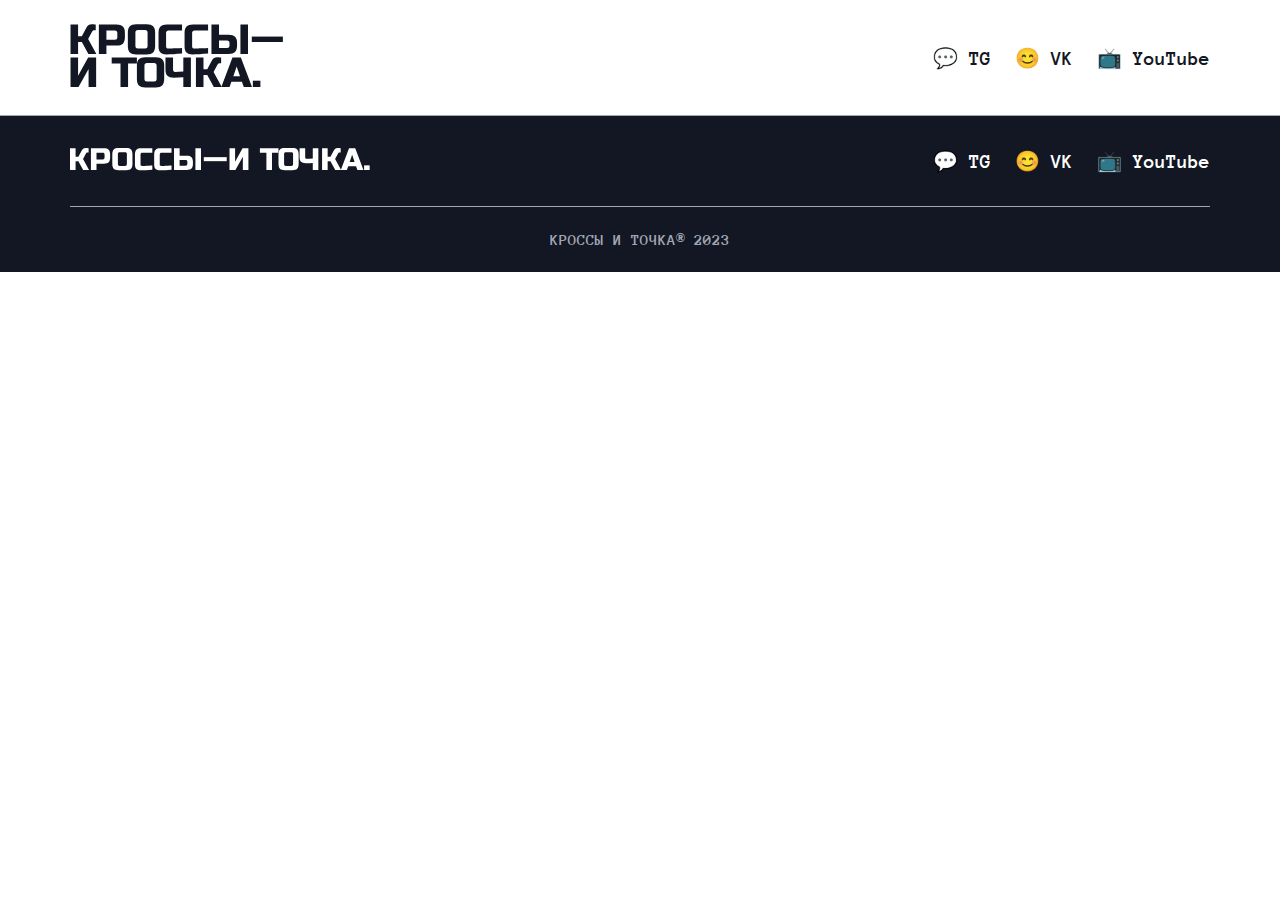
==== conver.html @ 4f733e4b "begin" ====
<!DOCTYPE html>
<html lang="en">

<head>
    <meta charset="UTF-8" />
    <meta name="viewport" content="width=device-width, initial-scale=1.0" />
    <title>Кроссы и точка</title>
    <link href="./style.css" rel="stylesheet" />
</head>

<body>
    <header class="header">
        <div class="header-container">
            <a href="/" class="logo-link">
                <img alt="Кроссы и точка" src="./images/logo.svg" />
            </a>
            <nav>
                <ul class="nav-list">
                    <li class="nav-item">
                        <a href="/" class="nav-link">💬 TG</a>
                    </li>
                    <li class="nav-item">
                        <a href="/" class="nav-link">😊 VK</a>
                    </li>
                    <li class="nav-item">
                        <a href="/" class="nav-link">📺 YouTube</a>
                    </li>
                </ul>
            </nav>
        </div>
    </header>
    <main>
        


        
    </main>
    <footer class="footer">
        <div class="footer-content">
            <a class="footer__logo-link" href="/">
                <img alt="Кроссы и точка" src="./images/logo_footer.svg" class="footer__logo-image" />
            </a>
            <nav>
                <ul class="nav-list">
                    <li class="nav-item">
                        <a href="/" class="nav-link">💬 TG</a>
                    </li>
                    <li class="nav-item">
                        <a href="/" class="nav-link">😊 VK</a>
                    </li>
                    <li class="nav-item">
                        <a href="/" class="nav-link">📺 YouTube</a>
                    </li>
                </ul>
            </nav>
        </div>
        <div class="copyright">
            <p class="copyright-text">КРОССЫ И ТОЧКА® 2023</p>
            
        </div>
    </footer>
</body>

</html>
---- style.css ----
/* подключение локальный шрифтов на страницу */
@font-face {
  font-family: "Anonymous Pro";
  src: url(fonts/AnonymousPro-Regular.ttf);
  font-weight: 400;
  font-style: normal;
  display: swap;
}

@font-face {
  font-family: "Anonymous Pro";
  src: url(fonts/AnonymousPro-Bold.ttf);
  font-weight: 700;
  font-style: normal;
  display: swap;
}

* {
  box-sizing: border-box;
}

/* сброс стилей по умолчанию */
body,
h1,
h2,
h3,
p,
ul,
li {
  margin: 0;
}
ul {
  list-style: none;
  padding: 0;
}
a {
  text-decoration: none;
  color: black;
}

a .sneaker {
  transition: box-shadow ease-in-out 200ms;
  transition: transform 300ms;
}

a .sneaker:hover {
  transform: translateY(-10px);
  transition: transform 0.3s ease-in-out;
  box-shadow: 10px 10px 13px 0px rgba(0, 0, 0, 0.25);
}

a .sneaker:active {
  box-shadow: 10px 10px 13px 0px rgba(0, 0, 0, 0.1);
}

/* задание шрифта всей странице */
body {
  font-family: "Anonymous Pro", sans-serif;
}

/* стили для главного контейнера */
main {
  display: flex;
  flex-direction: column;
  align-items: center;
  background: #f1f1f1;
}

/* стили для хедера(шапки) сайта */
header {
  display: flex;
  flex-direction: row;
  align-items: center;
  justify-content: center;
  width: 100%;
  border-bottom: 1px solid #a1a6b4;
  background: white;
}

.header-container {
  display: flex;
  justify-content: space-between;
  width: 100%;
  max-width: 1140px;
  margin: 24px 0 24px;
}

.logo-link {
  max-width: 215px;
}

/* стили для ссылок в хедере и футере */
nav {
  display: flex;
}

.nav-list {
  display: flex;
  align-items: center;
  width: 100%;
  gap: 24px;
}

.nav-item {
  display: inline;
}

.nav-link {
  color: #121723;
  font-size: 20px;
  font-weight: 700;
}

/* стили для  */
.content {
  margin: 32px 0;
  max-width: 1140px;
}

h1 {
  font-size: 48px;
}

/* стили для контейнера кроссовок */
.sneakers {
  display: flex;
  flex-wrap: wrap;
  gap: 24px;
  margin: 32px 0 0;
}

/* стили для карточки кроссовок */
.sneaker {
  display: flex;
  flex-direction: column;
  align-items: center;
  max-width: 364px;
  height: 100%;
  border-radius: 12px;
  background: white;
}

.sneaker-image {
  width: 100%;
  border-radius: 12px;
}

.sneaker-info {
  display: flex;
  flex-direction: column;
  align-items: flex-start;
  gap: 10px;
  width: 100%;
  padding: 32px 24px;
}

h3 {
  font-size: 26px;
}

p {
  font-size: 20px;
}

footer {
  width: 100%;
  display: flex;
  flex-direction: column;
  align-items: center;
  background: #121723;
}

/* стили для футера */
.footer-content {
  display: flex;
  justify-content: space-between;
  width: 100%;
  max-width: 1140px;
  margin: 32px 0;
}

.footer__logo-link {
  max-width: 300px;
  width: 100%;
}

footer .nav-link {
  color: white;
}

.copyright {
  display: flex;
  align-items: center;
  justify-content: center;
  width: 100%;
  max-width: 1140px;
  border-top: 1px solid #a1a6b4;
}

.copyright-text {
  color: #a1a6b4;
  font-size: 16px;
  font-weight: 700;
  margin: 24px 0;
}

.main-content {
  margin: 20px 0 auto;
  margin-bottom: 20px;
  width: 80%;
  background-color: white;
  border-radius: 50px;
}

.sneaker-big__img {
  margin: 0 auto;
  text-align: center;
}

.sneaker-big__img img{
  width: 90%;
}

.sneaker-big__title p {
  font-size: 48px;
  font-weight: 400;
  margin: 0 48px auto;

}

.sneaker-big__subtitle p {
  font-size: 36px;
  font-weight: 400;
  margin: 0 48px auto;
}
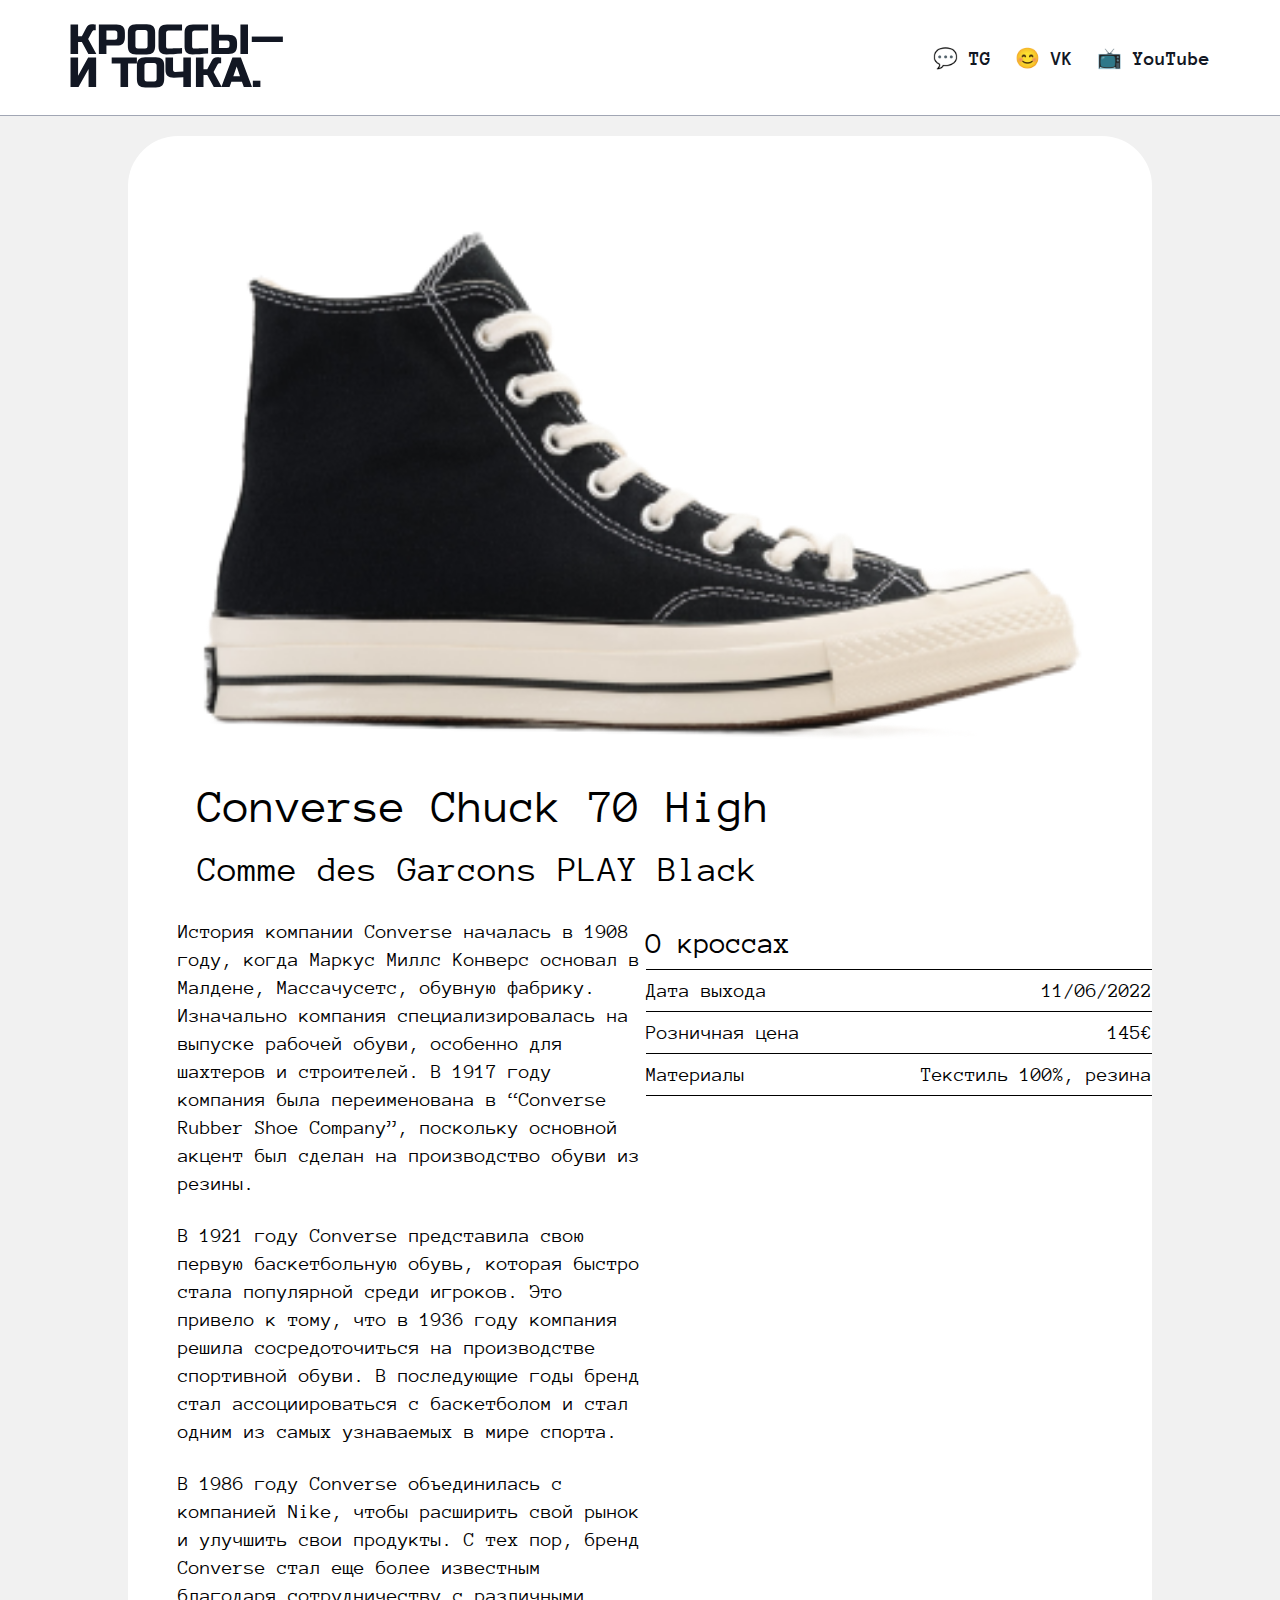
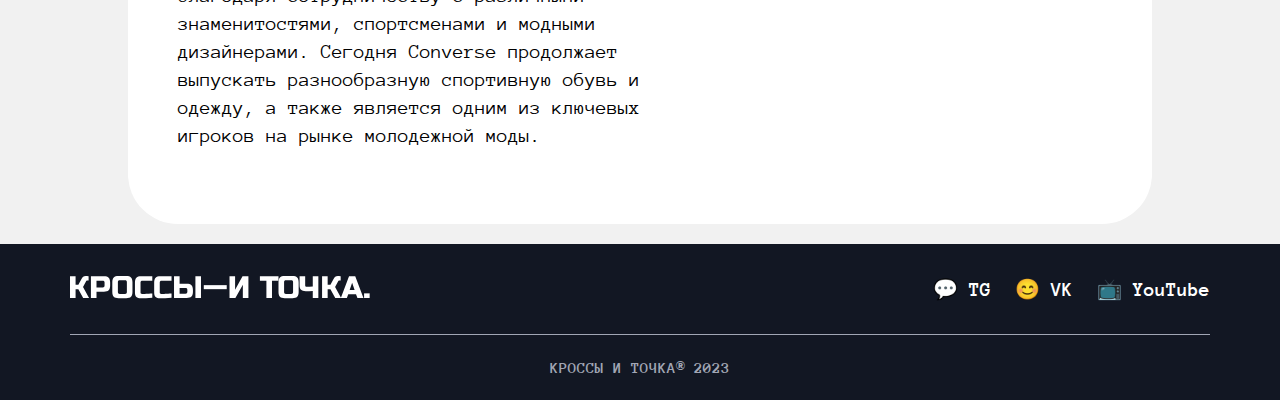
==== commit 2b53e14a: "all" ====
--- a/conver.html
+++ b/conver.html
@@ -30,10 +30,56 @@
         </div>
     </header>
     <main>
-        
+        <div class="container main-content">
+            <div class="sneaker-big__img">
+                <img src="./images/4.png" alt="">
+            </div>
+            <div class="sneaker-big__info">
+                <div class="sneaker-big__title">
+                    <p>Converse Chuck 70 High</p>
+                </div>
+                <div class="sneaker-big__subtitle">
+                    <p>Comme des Garcons PLAY Black</p>
+                </div>
+                <div class="sneaker-big__additional">
+                    <div class="sneaker-big__text">
+                        <p>История компании Converse началась в 1908 году, когда Маркус Миллс Конверс основал в Малдене,
+                            Массачусетс, обувную фабрику. Изначально компания специализировалась на выпуске рабочей
+                            обуви, особенно для шахтеров и строителей. В 1917 году компания была переименована в
+                            “Converse Rubber Shoe Company”, поскольку основной акцент был сделан на производство обуви
+                            из резины. </p>
 
+                            <p>В 1921 году Converse представила свою первую баскетбольную обувь, которая быстро стала
+                            популярной среди игроков. Это привело к тому, что в 1936 году компания решила
+                            сосредоточиться на производстве спортивной обуви. В последующие годы бренд стал
+                            ассоциироваться с баскетболом и стал одним из самых узнаваемых в мире спорта.</p>
 
-        
+                            <p>В 1986 году Converse объединилась с компанией Nike, чтобы расширить свой рынок и улучшить
+                            свои продукты. С тех пор, бренд Converse стал еще более известным благодаря сотрудничеству с
+                            различными знаменитостями, спортсменами и модными дизайнерами. Сегодня Converse продолжает
+                            выпускать разнообразную спортивную обувь и одежду, а также является одним из ключевых
+                            игроков на рынке молодежной моды.</p>
+                    </div>
+                    <div class="inner table">
+                        <div class="table__row">
+                            <p class="table__title">О кроссах</p>
+                        </div>
+                        <div class="table__row">
+                            <p>Дата выхода</p>
+                            <p>11/06/2022</p>
+                        </div>
+                        <div class="table__row">
+                            <p>Розничная цена</p>
+                            <p>145€</p>
+                        </div>
+                        <div class="table__row">
+                            <p>Материалы</p>
+                            <p>Текстиль 100%, резина</p>
+                        </div>
+                    </div>
+                </div>
+            </div>
+        </div>
     </main>
     <footer class="footer">
         <div class="footer-content">
@@ -56,7 +102,6 @@
         </div>
         <div class="copyright">
             <p class="copyright-text">КРОССЫ И ТОЧКА® 2023</p>
-            
         </div>
     </footer>
 </body>
--- a/style.css
+++ b/style.css
@@ -39,14 +39,14 @@
 }
 
 a .sneaker {
-  transition: box-shadow ease-in-out 200ms;
+  transition: box-shadow  200ms ease-in-out;
   transition: transform 300ms;
 }
 
 a .sneaker:hover {
   transform: translateY(-10px);
   transition: transform 0.3s ease-in-out;
-  box-shadow: 10px 10px 13px 0px rgba(0, 0, 0, 0.25);
+  box-shadow: 10px 10px 13px 0px rgba(0, 0, 0, 0.1);
 }
 
 a .sneaker:active {
@@ -160,6 +160,7 @@
 
 p {
   font-size: 20px;
+  font-weight: 400;
 }
 
 footer {
@@ -224,12 +225,187 @@
 .sneaker-big__title p {
   font-size: 48px;
   font-weight: 400;
-  margin: 0 48px auto;
+  margin: 0 70px auto;
+  
 
 }
 
 .sneaker-big__subtitle p {
   font-size: 36px;
   font-weight: 400;
-  margin: 0 48px auto;
-}
+  margin: 20px 70px auto;
+}
+
+.table {
+  width: 100%;
+  max-width: 506px;
+}
+
+.sneaker-big__info {
+  margin-bottom: 50px;
+}
+
+.table__title{
+  font-size: 30px;
+  font-weight: 400;
+}
+
+.table__row {
+  display: flex;
+  justify-content: space-between;
+  border-bottom: 1px solid black;
+  padding: 10px 0;
+}
+
+.sneaker-big__additional {
+  display: flex;
+  justify-content: space-around;
+  margin-left: 50px;
+  margin-top: 30px;
+}
+
+.sneaker-big__text {
+  max-width: 50%;
+}
+
+.sneaker-big__text p {
+  font-weight: 400;
+  font-size: 20px;
+  max-width: 506px;
+  line-height: 28px;
+  margin-bottom: 24px;
+}
+
+@media (max-width: 375px) {
+  .content h1 {
+    font-size: 32px;
+    font-weight: 700;
+    margin-left: 20px;
+  }
+
+
+  .sneakers {
+    align-items: center;
+    margin-top: 32px;
+    margin: 32px auto;
+    
+  }
+
+  h3 {
+    font-weight: 700;
+    font-size: 24px;
+  }
+
+  .sneaker-info p {
+    font-size: 20px;
+    font-weight: 400;
+  }
+
+  .content {
+    max-width: 375px;
+  }
+
+  .main-content {
+
+    display: flex;
+    flex-direction:column;
+    max-width: 375px;
+    width: 90%;
+  }
+
+  .sneaker-big__img {
+    margin-top: 30px;
+  }
+
+  .sneaker-big__info {
+    display: flex;
+    flex-direction:column;
+    max-width: 385px;
+
+  }
+
+  .sneaker-big__text {
+    max-width: 295px;
+    font-size: 16px;
+  }
+
+  .sneaker-big__additional {
+    display: flex;
+    flex-direction:column;
+    max-width: 385px;
+    margin: 0 20px;
+  }
+
+  .header-container{
+    display: flex;
+    flex-direction: column;
+    align-items: center;
+    max-width: 385px;
+  }
+
+  .footer-content{
+    display: flex;
+    flex-direction: column;
+    align-items: center;
+    max-width: 385px;
+  }
+  
+  body {
+    max-width: 385px;
+  }
+
+  .logo-link {
+    margin-bottom: 30px;
+  }
+
+  p {
+    font-size: 16px;
+  }
+
+  .table__row p {
+    padding: 20px 0px;
+  }
+
+  .table__title{
+    font-size: 24px;
+    font-weight: 400;
+  }
+
+  .sneaker-big__title p {
+    font-size: 32px;
+    font-weight: 400;
+    margin: 0 20px;
+  
+  }
+
+  .sneaker-big__subtitle p {
+    font-size: 20px;
+    font-weight: 400;
+    margin: 20px 20px;
+  }
+
+  .table {
+    margin: 0 auto;
+  }
+  .table__row {
+    align-items: center;
+    display: flex;
+    justify-content: space-between;
+    border-bottom: 1px solid black;
+    padding: 10px 0;
+  }
+
+  .footer__logo-image { 
+    margin-bottom: 20px;
+  }
+
+  .sneaker-big__text p {
+    font-size: 16px;
+  }
+
+  .copyright {
+max-width: 90%;
+}
+
+}
+
